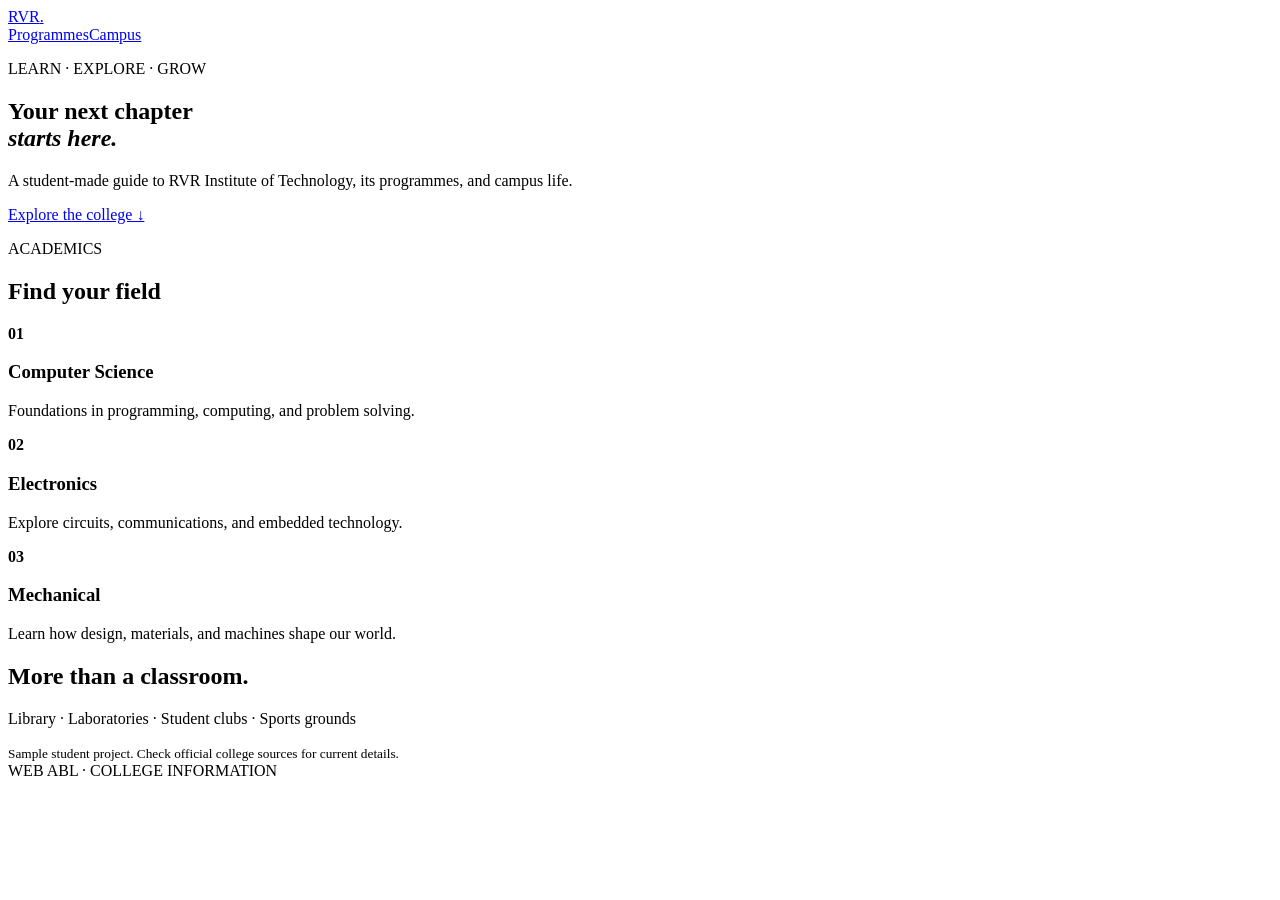
==== college-information/index.html @ 2aaf0cb6 "Add initial HTML structure for college information page" ====
<!doctype html>
<html lang="en"><head><meta charset="utf-8"><meta name="viewport" content="width=device-width,initial-scale=1"><title>RVR Institute | College Guide</title><link rel="stylesheet" href="style.css"></head>
<body><header><a class="logo" href="index.html">RVR<span>.</span></a><nav><a href="#programmes">Programmes</a><a href="#campus">Campus</a></nav></header>
<main><section class="hero"><p class="eyebrow">LEARN · EXPLORE · GROW</p><h1>Your next chapter<br><i>starts here.</i></h1><p>A student-made guide to RVR Institute of Technology, its programmes, and campus life.</p><a class="button" href="#programmes">Explore the college ↓</a></section>
<section class="content" id="programmes"><p class="eyebrow">ACADEMICS</p><h2>Find your field</h2><div class="grid"><article><b>01</b><h3>Computer Science</h3><p>Foundations in programming, computing, and problem solving.</p></article><article><b>02</b><h3>Electronics</h3><p>Explore circuits, communications, and embedded technology.</p></article><article><b>03</b><h3>Mechanical</h3><p>Learn how design, materials, and machines shape our world.</p></article></div></section>
<section class="campus" id="campus"><h2>More than a classroom.</h2><p>Library · Laboratories · Student clubs · Sports grounds</p><small>Sample student project. Check official college sources for current details.</small></section></main><footer>WEB ABL · COLLEGE INFORMATION</footer></body></html>
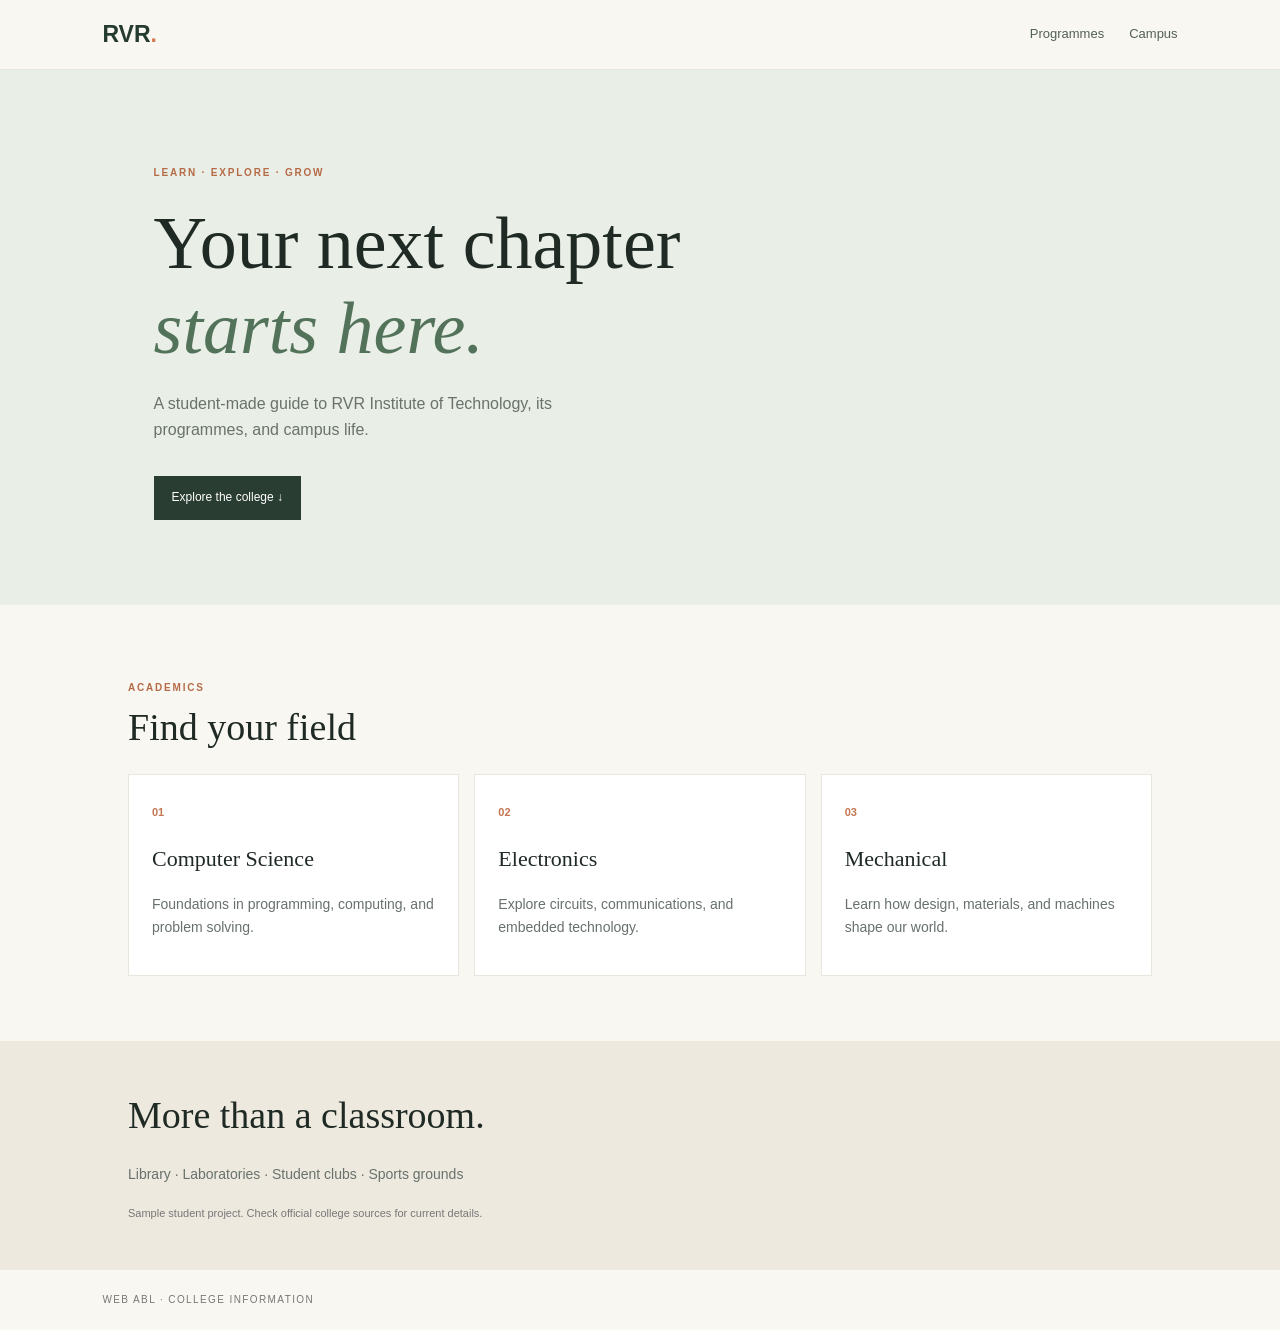
==== commit c981acfa: "Update index.html" ====
--- a/college-information/index.html
+++ b/college-information/index.html
@@ -1,6 +1,47 @@
 <!doctype html>
-<html lang="en"><head><meta charset="utf-8"><meta name="viewport" content="width=device-width,initial-scale=1"><title>RVR Institute | College Guide</title><link rel="stylesheet" href="style.css"></head>
-<body><header><a class="logo" href="index.html">RVR<span>.</span></a><nav><a href="#programmes">Programmes</a><a href="#campus">Campus</a></nav></header>
-<main><section class="hero"><p class="eyebrow">LEARN · EXPLORE · GROW</p><h1>Your next chapter<br><i>starts here.</i></h1><p>A student-made guide to RVR Institute of Technology, its programmes, and campus life.</p><a class="button" href="#programmes">Explore the college ↓</a></section>
-<section class="content" id="programmes"><p class="eyebrow">ACADEMICS</p><h2>Find your field</h2><div class="grid"><article><b>01</b><h3>Computer Science</h3><p>Foundations in programming, computing, and problem solving.</p></article><article><b>02</b><h3>Electronics</h3><p>Explore circuits, communications, and embedded technology.</p></article><article><b>03</b><h3>Mechanical</h3><p>Learn how design, materials, and machines shape our world.</p></article></div></section>
-<section class="campus" id="campus"><h2>More than a classroom.</h2><p>Library · Laboratories · Student clubs · Sports grounds</p><small>Sample student project. Check official college sources for current details.</small></section></main><footer>WEB ABL · COLLEGE INFORMATION</footer></body></html>
+<html lang="en">
+  <head>
+    <meta charset="utf-8">
+    <meta name="viewport" content="width=device-width,initial-scale=1">
+    <title>RVR Institute | College Guide</title>
+    <link rel="stylesheet" href="style.css">
+  </head>
+<body>
+  <header>
+    <a class="logo" href="index.html">RVR<span>.</span></a>
+    <nav>
+      <a href="#programmes">Programmes</a>
+      <a href="#campus">Campus</a>
+    </nav>
+  </header>
+<main>
+  <section class="hero">
+    <p class="eyebrow">LEARN · EXPLORE · GROW</p>
+    <h1>Your next chapter<br><i>starts here.</i></h1>
+    <p>A student-made guide to RVR Institute of Technology, its programmes, and campus life.</p>
+    <a class="button" href="#programmes">Explore the college ↓</a>
+  </section>
+<section class="content" id="programmes">
+  <p class="eyebrow">ACADEMICS</p>
+  <h2>Find your field</h2>
+  <div class="grid">
+    <article><b>01</b>
+      <h3>Computer Science</h3>
+      <p>Foundations in programming, computing, and problem solving.</p></article>
+    <article><b>02</b>
+      <h3>Electronics</h3>
+      <p>Explore circuits, communications, and embedded technology.</p></article>
+    <article><b>03</b><h3>Mechanical</h3>
+      <p>Learn how design, materials, and machines shape our world.</p>
+    </article>
+  </div>
+</section>
+<section class="campus" id="campus">
+  <h2>More than a classroom.</h2>
+  <p>Library · Laboratories · Student clubs · Sports grounds</p>
+  <small>Sample student project. Check official college sources for current details.</small>
+</section>
+</main>
+  <footer>WEB ABL · COLLEGE INFORMATION</footer>
+</body>
+</html>
--- a/college-information/style.css
+++ b/college-information/style.css
@@ -0,0 +1 @@
+*{box-sizing:border-box}body{margin:0;color:#202a25;background:#f8f7f2;font:16px/1.6 Arial,sans-serif}header{height:70px;display:flex;align-items:center;justify-content:space-between;padding:0 8%;border-bottom:1px solid #e7e5dc}.logo{font-size:23px;font-weight:bold;text-decoration:none;color:#263b30}.logo span{color:#d57b53}nav{display:flex;gap:25px}nav a{color:#536057;text-decoration:none;font-size:13px}.hero{padding:85px 12%;background:#e9eee6}.eyebrow{color:#b66b48;font-size:10px;font-weight:bold;letter-spacing:.18em}h1,h2,h3{font-family:Georgia,serif;font-weight:500;line-height:1.15}h1{font-size:clamp(44px,7vw,74px);margin:20px 0}h1 i{color:#52725a}.hero>p:not(.eyebrow){max-width:490px;color:#69726b}.button{display:inline-block;margin-top:18px;padding:12px 18px;background:#293d32;color:#fff;text-decoration:none;font-size:12px}.content{padding:65px 10%}.content h2,.campus h2{font-size:38px;margin:8px 0 25px}.grid{display:grid;grid-template-columns:repeat(3,1fr);gap:15px}.grid article{padding:23px;background:#fff;border:1px solid #e8e6de}.grid b{color:#c47652;font-size:11px}.grid h3{font-size:22px}.grid p,.campus p{color:#68716b;font-size:14px}.campus{padding:45px 10%;background:#eee9df}small{color:#777;font-size:11px}footer{padding:22px 8%;color:#777;font-size:10px;letter-spacing:.14em}@media(max-width:650px){.hero{padding:60px 8%}.grid{grid-template-columns:1fr}.content,.campus{padding:45px 8%}}
